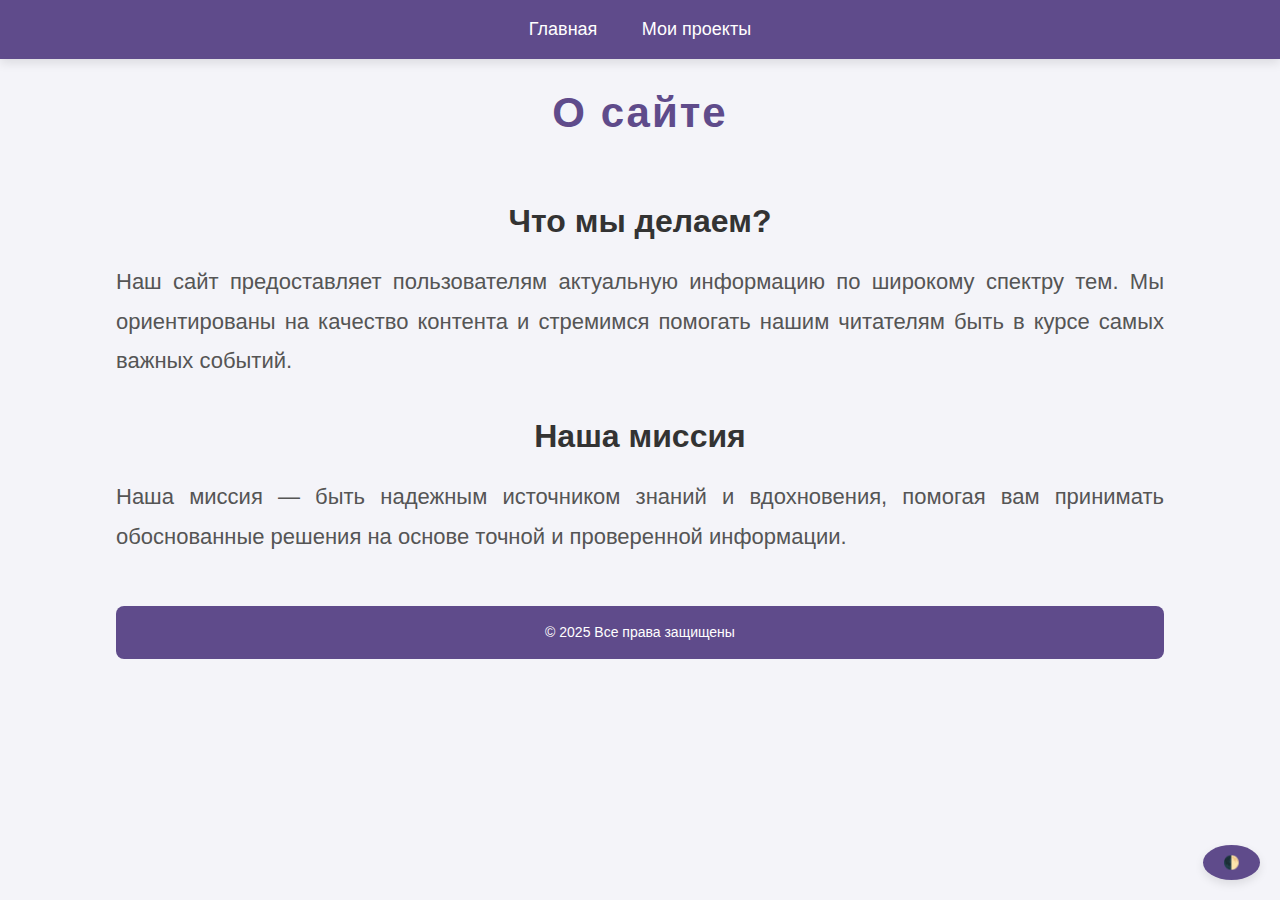
==== about.html @ 23dfd26d "Initial commit" ====
<!DOCTYPE html>
<html lang="ru">
<head>
    <meta charset="UTF-8">
    <meta name="viewport" content="width=device-width, initial-scale=1.0">
    <title>О сайте</title>
    <style>
        * {
            margin: 0;
            padding: 0;
            box-sizing: border-box;
        }

        body {
            font-family: 'Segoe UI', Tahoma, Geneva, Verdana, sans-serif;
            background-color: #f4f4f9;
            color: #333;
            line-height: 1.6;
            transition: background-color 0.3s ease, color 0.3s ease;
        }

        body.dark-theme {
            background-color: #1e1e2f;
            color: #f4f4f9;
        }

        .headbar {
            background-color: #5f4b8b;
            color: #fff;
            padding: 15px 0;
            text-align: center;
            box-shadow: 0 4px 10px rgba(0, 0, 0, 0.1);
        }

        .headbar a {
            color: #fff;
            text-decoration: none;
            margin: 0 20px;
            font-size: 18px;
            transition: color 0.3s ease;
        }

        .headbar a:hover {
            color: #f4c542;
        }

        .container {
            width: 85%;
            margin: 0 auto;
            padding: 20px;
        }

        header {
            text-align: center;
            margin-bottom: 50px;
        }

        header h1 {
            font-size: 42px;
            color: #5f4b8b;
            font-weight: 700;
            letter-spacing: 2px;
            transition: transform 0.3s ease;
        }

        body.dark-theme header h1 {
            color: #f4c542;
        }

        header h1:hover {
            transform: scale(1.05);
        }

        section h2 {
            font-size: 32px;
            color: #333;
            margin-bottom: 15px;
            text-align: center;
            font-weight: 600;
        }

        body.dark-theme section h2 {
            color: #f4f4f9;
        }

        section p {
            font-size: 22px;
            margin-bottom: 30px;
            text-align: justify;
            line-height: 1.8;
            color: #555;
        }

        body.dark-theme section p {
            color: #ccc;
        }

        .team {
            display: flex;
            justify-content: space-around;
            flex-wrap: wrap;
            gap: 30px;
            margin-top: 50px;
        }

        .team-member {
            text-align: center;
            width: 30%;
            margin-bottom: 20px;
            transition: transform 0.3s ease, box-shadow 0.3s ease;
        }

        .team-member:hover {
            transform: translateY(-10px);
            box-shadow: 0 6px 20px rgba(0, 0, 0, 0.1);
        }

        .team-member img {
            border-radius: 50%;
            width: 150px;
            height: 150px;
            object-fit: cover;
            margin-bottom: 15px;
        }

        .team-member p {
            font-size: 18px;
            color: #333;
            font-weight: 600;
        }

        body.dark-theme .team-member p {
            color: #f4f4f9;
        }

        footer {
            text-align: center;
            padding: 15px;
            background-color: #5f4b8b;
            color: #fff;
            margin-top: 50px;
            border-radius: 8px;
        }

        footer p {
            font-size: 14px;
        }

        .theme-toggle {
            position: fixed;
            bottom: 20px;
            right: 20px;
            background-color: #5f4b8b;
            color: #fff;
            border: none;
            padding: 10px 20px;
            border-radius: 50%;
            cursor: pointer;
            box-shadow: 0 4px 10px rgba(0, 0, 0, 0.1);
            transition: background-color 0.3s ease, transform 0.3s ease;
        }

        .theme-toggle:hover {
            background-color: #f4c542;
            transform: scale(1.1);
        }

        @media (max-width: 768px) {
            .container {
                width: 95%;
            }

            header h1 {
                font-size: 32px;
            }

            section h2 {
                font-size: 28px;
            }

            section p {
                font-size: 18px;
            }

            .team-member {
                width: 100%;
            }

            .team-member img {
                width: 120px;
                height: 120px;
            }

            .team-member p {
                font-size: 16px;
            }

            .headbar a {
                margin: 0 10px;
                font-size: 16px;
            }
        }
    </style>
</head>
<body>
    <div class="headbar">
        <a href="index.html">Главная</a>
        <a href="projects.html">Мои проекты</a>
    </div>

    <div class="container">
        <header>
            <h1>О сайте</h1>
        </header>
        
        <section class="about">
            <h2>Что мы делаем?</h2>
            <p>Наш сайт предоставляет пользователям актуальную информацию по широкому спектру тем. Мы ориентированы на качество контента и стремимся помогать нашим читателям быть в курсе самых важных событий.</p>
            
            <h2>Наша миссия</h2>
            <p>Наша миссия — быть надежным источником знаний и вдохновения, помогая вам принимать обоснованные решения на основе точной и проверенной информации.</p>
        </section>
        
        <footer>
            <p>© 2025 Все права защищены</p>
        </footer>
    </div>

    <button class="theme-toggle" onclick="toggleTheme()">🌓</button>

    <script>
        function toggleTheme() {
            document.body.classList.toggle('dark-theme');
        }
    </script>
</body>
</html>
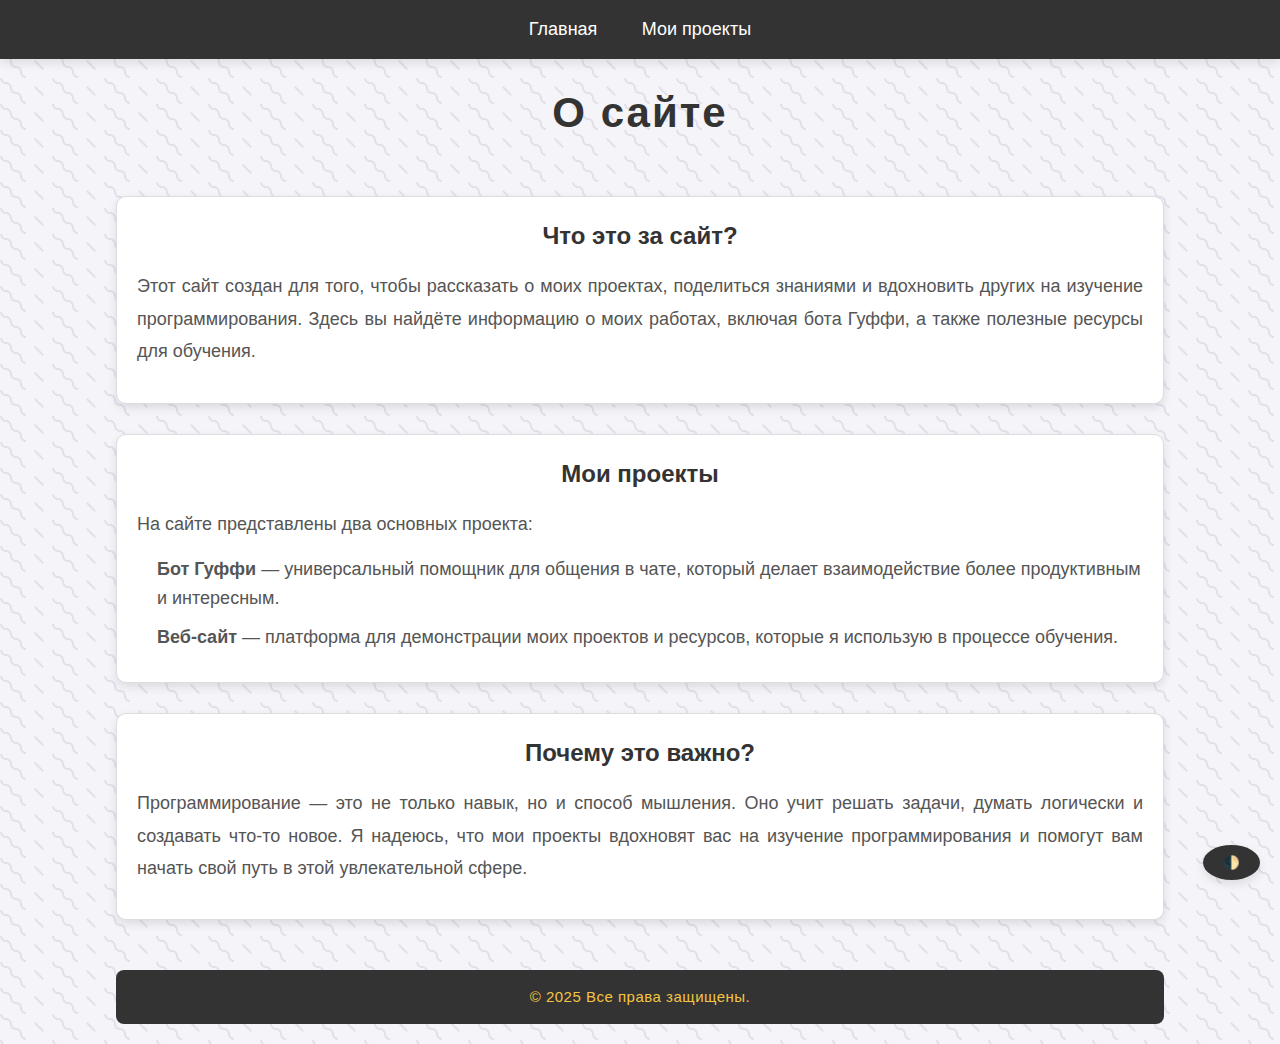
==== commit dcf04b86: "Website redesign" ====
--- a/about.html
+++ b/about.html
@@ -2,205 +2,13 @@
 <html lang="ru">
 <head>
     <meta charset="UTF-8">
+    <link rel="shortcut icon" href="img/logo.png" type="image/x-icon">
     <meta name="viewport" content="width=device-width, initial-scale=1.0">
+    <meta name="description" content="О сайте — узнайте больше о наших целях и проектах.">
+    <meta name="keywords" content="о сайте, миссия, проекты, бот Гуффи, программирование">
     <title>О сайте</title>
-    <style>
-        * {
-            margin: 0;
-            padding: 0;
-            box-sizing: border-box;
-        }
-
-        body {
-            font-family: 'Segoe UI', Tahoma, Geneva, Verdana, sans-serif;
-            background-color: #f4f4f9;
-            color: #333;
-            line-height: 1.6;
-            transition: background-color 0.3s ease, color 0.3s ease;
-        }
-
-        body.dark-theme {
-            background-color: #1e1e2f;
-            color: #f4f4f9;
-        }
-
-        .headbar {
-            background-color: #5f4b8b;
-            color: #fff;
-            padding: 15px 0;
-            text-align: center;
-            box-shadow: 0 4px 10px rgba(0, 0, 0, 0.1);
-        }
-
-        .headbar a {
-            color: #fff;
-            text-decoration: none;
-            margin: 0 20px;
-            font-size: 18px;
-            transition: color 0.3s ease;
-        }
-
-        .headbar a:hover {
-            color: #f4c542;
-        }
-
-        .container {
-            width: 85%;
-            margin: 0 auto;
-            padding: 20px;
-        }
-
-        header {
-            text-align: center;
-            margin-bottom: 50px;
-        }
-
-        header h1 {
-            font-size: 42px;
-            color: #5f4b8b;
-            font-weight: 700;
-            letter-spacing: 2px;
-            transition: transform 0.3s ease;
-        }
-
-        body.dark-theme header h1 {
-            color: #f4c542;
-        }
-
-        header h1:hover {
-            transform: scale(1.05);
-        }
-
-        section h2 {
-            font-size: 32px;
-            color: #333;
-            margin-bottom: 15px;
-            text-align: center;
-            font-weight: 600;
-        }
-
-        body.dark-theme section h2 {
-            color: #f4f4f9;
-        }
-
-        section p {
-            font-size: 22px;
-            margin-bottom: 30px;
-            text-align: justify;
-            line-height: 1.8;
-            color: #555;
-        }
-
-        body.dark-theme section p {
-            color: #ccc;
-        }
-
-        .team {
-            display: flex;
-            justify-content: space-around;
-            flex-wrap: wrap;
-            gap: 30px;
-            margin-top: 50px;
-        }
-
-        .team-member {
-            text-align: center;
-            width: 30%;
-            margin-bottom: 20px;
-            transition: transform 0.3s ease, box-shadow 0.3s ease;
-        }
-
-        .team-member:hover {
-            transform: translateY(-10px);
-            box-shadow: 0 6px 20px rgba(0, 0, 0, 0.1);
-        }
-
-        .team-member img {
-            border-radius: 50%;
-            width: 150px;
-            height: 150px;
-            object-fit: cover;
-            margin-bottom: 15px;
-        }
-
-        .team-member p {
-            font-size: 18px;
-            color: #333;
-            font-weight: 600;
-        }
-
-        body.dark-theme .team-member p {
-            color: #f4f4f9;
-        }
-
-        footer {
-            text-align: center;
-            padding: 15px;
-            background-color: #5f4b8b;
-            color: #fff;
-            margin-top: 50px;
-            border-radius: 8px;
-        }
-
-        footer p {
-            font-size: 14px;
-        }
-
-        .theme-toggle {
-            position: fixed;
-            bottom: 20px;
-            right: 20px;
-            background-color: #5f4b8b;
-            color: #fff;
-            border: none;
-            padding: 10px 20px;
-            border-radius: 50%;
-            cursor: pointer;
-            box-shadow: 0 4px 10px rgba(0, 0, 0, 0.1);
-            transition: background-color 0.3s ease, transform 0.3s ease;
-        }
-
-        .theme-toggle:hover {
-            background-color: #f4c542;
-            transform: scale(1.1);
-        }
-
-        @media (max-width: 768px) {
-            .container {
-                width: 95%;
-            }
-
-            header h1 {
-                font-size: 32px;
-            }
-
-            section h2 {
-                font-size: 28px;
-            }
-
-            section p {
-                font-size: 18px;
-            }
-
-            .team-member {
-                width: 100%;
-            }
-
-            .team-member img {
-                width: 120px;
-                height: 120px;
-            }
-
-            .team-member p {
-                font-size: 16px;
-            }
-
-            .headbar a {
-                margin: 0 10px;
-                font-size: 16px;
-            }
-        }
-    </style>
+    <link rel="stylesheet" href="css/about.css">
+    <link rel="stylesheet" href="https://cdnjs.cloudflare.com/ajax/libs/font-awesome/6.0.0-beta3/css/all.min.css">
 </head>
 <body>
     <div class="headbar">
@@ -212,17 +20,30 @@
         <header>
             <h1>О сайте</h1>
         </header>
-        
+
         <section class="about">
-            <h2>Что мы делаем?</h2>
-            <p>Наш сайт предоставляет пользователям актуальную информацию по широкому спектру тем. Мы ориентированы на качество контента и стремимся помогать нашим читателям быть в курсе самых важных событий.</p>
-            
-            <h2>Наша миссия</h2>
-            <p>Наша миссия — быть надежным источником знаний и вдохновения, помогая вам принимать обоснованные решения на основе точной и проверенной информации.</p>
+            <div class="info-card">
+                <h3>Что это за сайт?</h3>
+                <p>Этот сайт создан для того, чтобы рассказать о моих проектах, поделиться знаниями и вдохновить других на изучение программирования. Здесь вы найдёте информацию о моих работах, включая бота Гуффи, а также полезные ресурсы для обучения.</p>
+            </div>
+
+            <div class="info-card">
+                <h3>Мои проекты</h3>
+                <p>На сайте представлены два основных проекта:</p>
+                <ul>
+                    <li><strong>Бот Гуффи</strong> — универсальный помощник для общения в чате, который делает взаимодействие более продуктивным и интересным.</li>
+                    <li><strong>Веб-сайт</strong> — платформа для демонстрации моих проектов и ресурсов, которые я использую в процессе обучения.</li>
+                </ul>
+            </div>
+
+            <div class="info-card">
+                <h3>Почему это важно?</h3>
+                <p>Программирование — это не только навык, но и способ мышления. Оно учит решать задачи, думать логически и создавать что-то новое. Я надеюсь, что мои проекты вдохновят вас на изучение программирования и помогут вам начать свой путь в этой увлекательной сфере.</p>
+            </div>
         </section>
-        
+
         <footer>
-            <p>© 2025 Все права защищены</p>
+            <p>© 2025 Все права защищены.</p>
         </footer>
     </div>
 
--- a/css/about.css
+++ b/css/about.css
@@ -0,0 +1,221 @@
+* {
+    margin: 0;
+    padding: 0;
+    box-sizing: border-box;
+}
+
+body {
+    font-family: 'Segoe UI', Tahoma, Geneva, Verdana, sans-serif;
+    background-color: #f4f4f9;
+    background-image: url("data:image/svg+xml,%3Csvg width='52' height='26' viewBox='0 0 52 26' xmlns='http://www.w3.org/2000/svg'%3E%3Cg fill='none' fill-rule='evenodd'%3E%3Cg fill='%239C92AC' fill-opacity='0.2'%3E%3Cpath d='M10 10c0-2.21-1.79-4-4-4-3.314 0-6-2.686-6-6h2c0 2.21 1.79 4 4 4 3.314 0 6 2.686 6 6 0 2.21 1.79 4 4 4 3.314 0 6 2.686 6 6 0 2.21 1.79 4 4 4v2c-3.314 0-6-2.686-6-6 0-2.21-1.79-4-4-4-3.314 0-6-2.686-6-6zm25.464-1.95l8.486 8.486-1.414 1.414-8.486-8.486 1.414-1.414z' /%3E%3C/g%3E%3C/g%3E%3C/svg%3E");
+    color: #333;
+    line-height: 1.6;
+    transition: background-color 0.3s ease, color 0.3s ease;
+}
+
+body.dark-theme {
+    background-color: #1a1a1a;
+    background-image: url("data:image/svg+xml,%3Csvg width='52' height='26' viewBox='0 0 52 26' xmlns='http://www.w3.org/2000/svg'%3E%3Cg fill='none' fill-rule='evenodd'%3E%3Cg fill='%235f4b8b' fill-opacity='0.2'%3E%3Cpath d='M10 10c0-2.21-1.79-4-4-4-3.314 0-6-2.686-6-6h2c0 2.21 1.79 4 4 4 3.314 0 6 2.686 6 6 0 2.21 1.79 4 4 4 3.314 0 6 2.686 6 6 0 2.21 1.79 4 4 4v2c-3.314 0-6-2.686-6-6 0-2.21-1.79-4-4-4-3.314 0-6-2.686-6-6zm25.464-1.95l8.486 8.486-1.414 1.414-8.486-8.486 1.414-1.414z' /%3E%3C/g%3E%3C/g%3E%3C/svg%3E");
+    color: #f4f4f9;
+}
+
+.headbar {
+    background-color: #333;
+    color: #fff;
+    padding: 15px 0;
+    text-align: center;
+    box-shadow: 0 4px 10px rgba(0, 0, 0, 0.1);
+}
+
+.headbar a {
+    color: #fff;
+    text-decoration: none;
+    margin: 0 20px;
+    font-size: 18px;
+    transition: color 0.3s ease;
+}
+
+.headbar a:hover {
+    color: #f4c542;
+}
+
+.container {
+    width: 85%;
+    margin: 0 auto;
+    padding: 20px;
+}
+
+header {
+    text-align: center;
+    margin-bottom: 50px;
+}
+
+header h1 {
+    font-size: 42px;
+    color: #333;
+    font-weight: 700;
+    letter-spacing: 2px;
+    transition: transform 0.3s ease;
+}
+
+body.dark-theme header h1 {
+    color: #f4c542;
+}
+
+header h1:hover {
+    transform: scale(1.05);
+}
+
+section h2 {
+    font-size: 32px;
+    color: #333;
+    margin-bottom: 15px;
+    text-align: center;
+    font-weight: 600;
+}
+
+body.dark-theme section h2 {
+    color: #f4f4f9;
+}
+
+section p {
+    font-size: 18px;
+    margin-bottom: 30px;
+    text-align: justify;
+    line-height: 1.8;
+    color: #555;
+}
+
+body.dark-theme section p {
+    color: #ccc;
+}
+
+.info-card {
+    background-color: #fff;
+    border: 1px solid #ddd;
+    padding: 20px;
+    border-radius: 10px;
+    box-shadow: 0 4px 10px rgba(0, 0, 0, 0.1);
+    margin-bottom: 30px;
+    transition: transform 0.3s ease, box-shadow 0.3s ease;
+}
+
+body.dark-theme .info-card {
+    background-color: #2d2d2d;
+    border-color: #444;
+}
+
+.info-card:hover {
+    transform: translateY(-5px);
+    box-shadow: 0 6px 20px rgba(0, 0, 0, 0.1);
+}
+
+.info-card h3 {
+    font-size: 24px;
+    color: #333;
+    margin-bottom: 15px;
+    text-align: center;
+}
+
+body.dark-theme .info-card h3 {
+    color: #f4c542;
+}
+
+.info-card p {
+    font-size: 18px;
+    color: #555;
+    margin-bottom: 15px;
+}
+
+body.dark-theme .info-card p {
+    color: #ccc;
+}
+
+.info-card ul {
+    list-style-type: none;
+    padding-left: 20px;
+}
+
+.info-card ul li {
+    margin-bottom: 10px;
+    font-size: 18px;
+    color: #555;
+}
+
+body.dark-theme .info-card ul li {
+    color: #ccc;
+}
+
+footer {
+    text-align: center;
+    padding: 15px;
+    background-color: #333;
+    color: #fff;
+    margin-top: 50px;
+    border-radius: 8px;
+}
+
+footer p {
+    font-size: 15px;
+    font-weight: 500;
+    letter-spacing: 0.5px;
+    color: #f4c542;
+}
+
+.theme-toggle {
+    position: fixed;
+    bottom: 20px;
+    right: 20px;
+    background-color: #333;
+    color: #fff;
+    border: none;
+    padding: 10px 20px;
+    border-radius: 50%;
+    cursor: pointer;
+    box-shadow: 0 4px 10px rgba(0, 0, 0, 0.1);
+    transition: background-color 0.3s ease, transform 0.3s ease;
+}
+
+.theme-toggle:hover {
+    background-color: #f4c542;
+    transform: scale(1.1);
+}
+
+@media (max-width: 768px) {
+    .container {
+        width: 95%;
+    }
+
+    header h1 {
+        font-size: 32px;
+    }
+
+    section h2 {
+        font-size: 28px;
+    }
+
+    section p {
+        font-size: 16px;
+    }
+
+    .headbar a {
+        margin: 0 10px;
+        font-size: 16px;
+    }
+
+    .info-card {
+        padding: 15px;
+    }
+
+    .info-card h3 {
+        font-size: 20px;
+    }
+
+    .info-card p {
+        font-size: 16px;
+    }
+
+    .info-card ul li {
+        font-size: 16px;
+    }
+}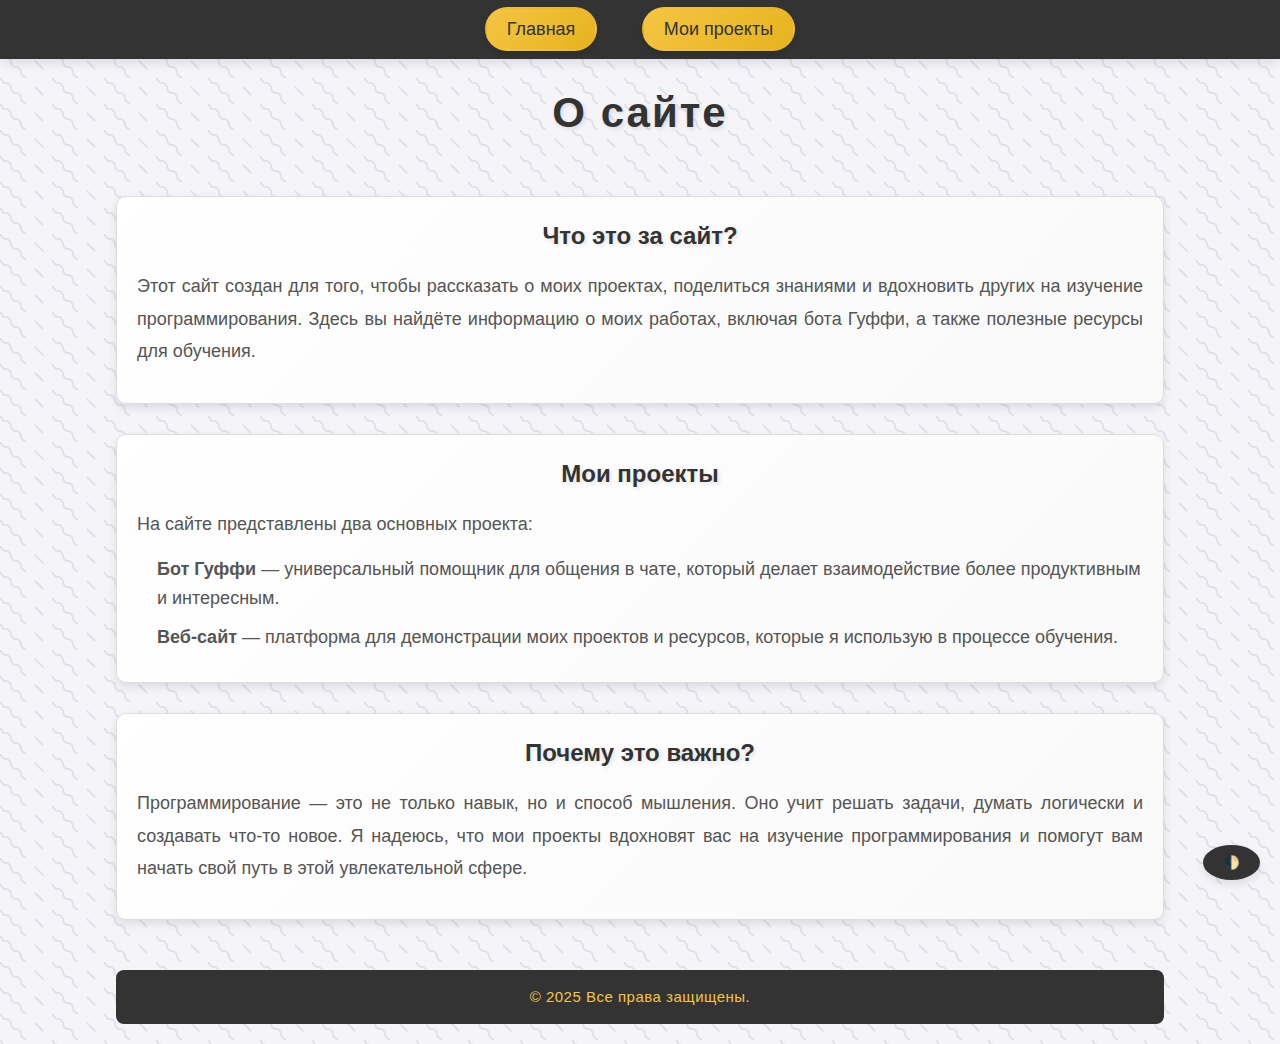
==== commit 40f57596: "Redesign headbar anf buttons" ====
--- a/about.html
+++ b/about.html
@@ -8,7 +8,6 @@
     <meta name="keywords" content="о сайте, миссия, проекты, бот Гуффи, программирование">
     <title>О сайте</title>
     <link rel="stylesheet" href="css/about.css">
-    <link rel="stylesheet" href="https://cdnjs.cloudflare.com/ajax/libs/font-awesome/6.0.0-beta3/css/all.min.css">
 </head>
 <body>
     <div class="headbar">
--- a/css/about.css
+++ b/css/about.css
@@ -28,14 +28,33 @@
 }
 
 .headbar a {
-    color: #fff;
+    color: #333;
     text-decoration: none;
     margin: 0 20px;
     font-size: 18px;
-    transition: color 0.3s ease;
+    padding: 10px 20px;
+    border-radius: 25px;
+    background: linear-gradient(135deg, #f4c542, #e6b31e);
+    box-shadow: 0 4px 6px rgba(0, 0, 0, 0.1);
+    transition: all 0.3s ease;
+    border: 2px solid transparent;
 }
 
 .headbar a:hover {
+    background: linear-gradient(135deg, #333, #1a1a1a);
+    color: #f4c542;
+    transform: translateY(-3px);
+    box-shadow: 0 6px 12px rgba(0, 0, 0, 0.2);
+    border-color: #f4c542;
+}
+
+body.dark-theme .headbar a {
+    background: linear-gradient(135deg, #f4c542, #e6b31e);
+    color: #333;
+}
+
+body.dark-theme .headbar a:hover {
+    background: linear-gradient(135deg, #333, #1a1a1a);
     color: #f4c542;
 }
 
@@ -56,6 +75,7 @@
     font-weight: 700;
     letter-spacing: 2px;
     transition: transform 0.3s ease;
+    text-shadow: 2px 2px 4px rgba(0, 0, 0, 0.1);
 }
 
 body.dark-theme header h1 {
@@ -72,6 +92,7 @@
     margin-bottom: 15px;
     text-align: center;
     font-weight: 600;
+    text-shadow: 2px 2px 4px rgba(0, 0, 0, 0.1);
 }
 
 body.dark-theme section h2 {
@@ -84,6 +105,7 @@
     text-align: justify;
     line-height: 1.8;
     color: #555;
+    transition: color 0.3s ease;
 }
 
 body.dark-theme section p {
@@ -91,7 +113,7 @@
 }
 
 .info-card {
-    background-color: #fff;
+    background: linear-gradient(135deg, #ffffff, #f9f9f9);
     border: 1px solid #ddd;
     padding: 20px;
     border-radius: 10px;
@@ -101,7 +123,7 @@
 }
 
 body.dark-theme .info-card {
-    background-color: #2d2d2d;
+    background: linear-gradient(135deg, #2d2d2d, #1a1a1a);
     border-color: #444;
 }
 
@@ -115,6 +137,7 @@
     color: #333;
     margin-bottom: 15px;
     text-align: center;
+    text-shadow: 2px 2px 4px rgba(0, 0, 0, 0.1);
 }
 
 body.dark-theme .info-card h3 {
@@ -125,6 +148,7 @@
     font-size: 18px;
     color: #555;
     margin-bottom: 15px;
+    transition: color 0.3s ease;
 }
 
 body.dark-theme .info-card p {
@@ -140,6 +164,7 @@
     margin-bottom: 10px;
     font-size: 18px;
     color: #555;
+    transition: color 0.3s ease;
 }
 
 body.dark-theme .info-card ul li {
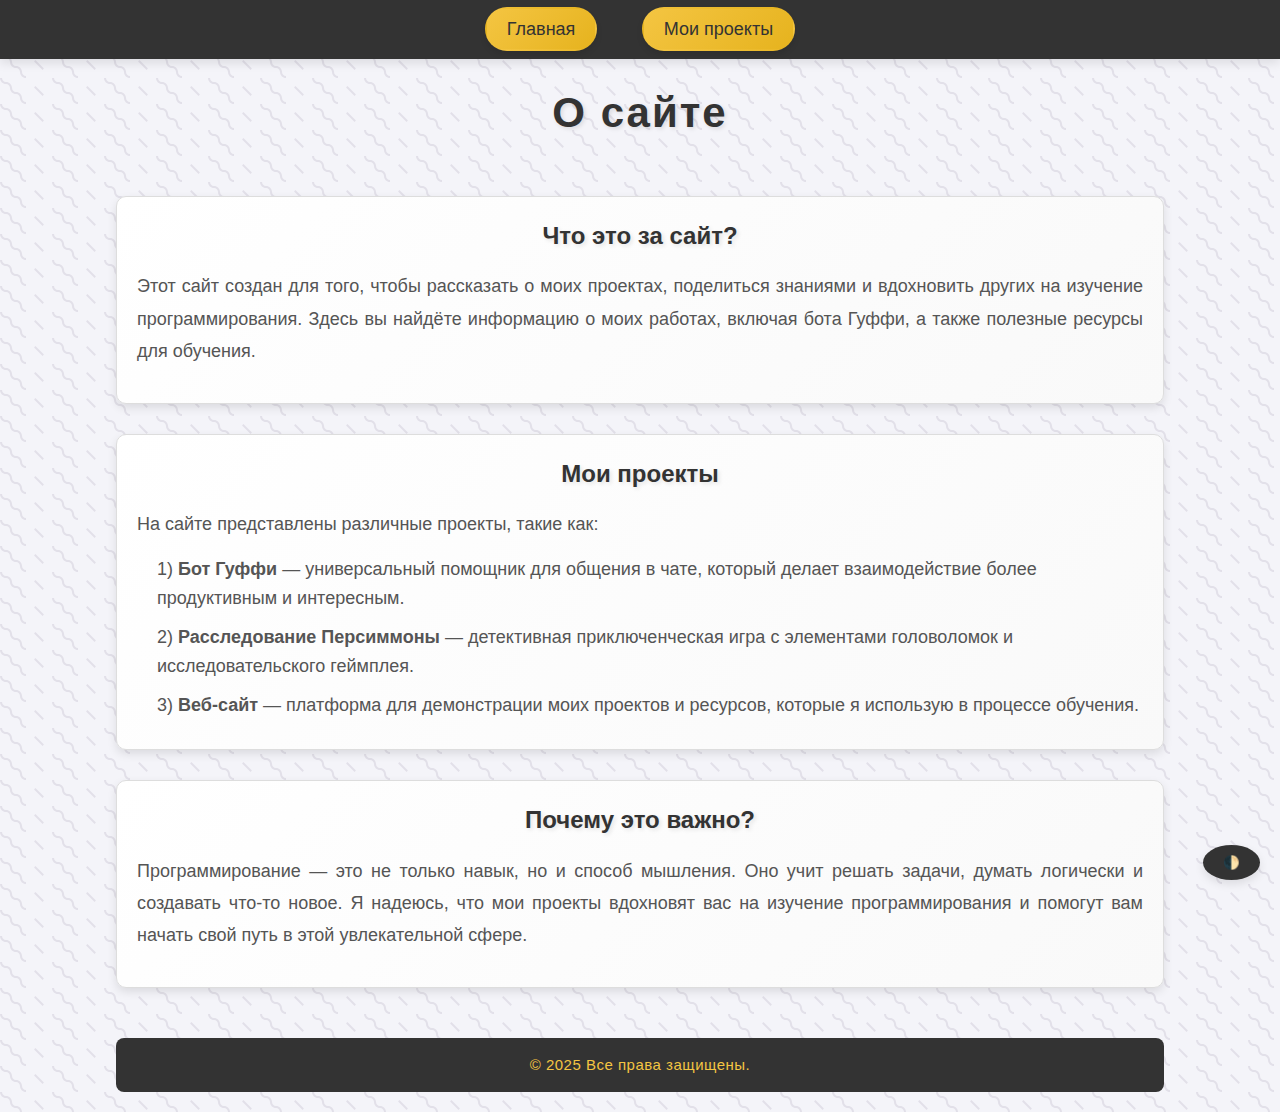
==== commit 246b32db: "Update information about projects" ====
--- a/about.html
+++ b/about.html
@@ -28,10 +28,11 @@
 
             <div class="info-card">
                 <h3>Мои проекты</h3>
-                <p>На сайте представлены два основных проекта:</p>
+                <p>На сайте представлены различные проекты, такие как:</p>
                 <ul>
-                    <li><strong>Бот Гуффи</strong> — универсальный помощник для общения в чате, который делает взаимодействие более продуктивным и интересным.</li>
-                    <li><strong>Веб-сайт</strong> — платформа для демонстрации моих проектов и ресурсов, которые я использую в процессе обучения.</li>
+                    <li>1) <strong>Бот Гуффи</strong> — универсальный помощник для общения в чате, который делает взаимодействие более продуктивным и интересным.</li>
+                    <li>2) <strong>Расследование Персиммоны</strong> — детективная приключенческая игра с элементами головоломок и исследовательского геймплея.</li>
+                    <li>3) <strong>Веб-сайт</strong> — платформа для демонстрации моих проектов и ресурсов, которые я использую в процессе обучения.</li>
                 </ul>
             </div>
 
@@ -50,8 +51,23 @@
 
     <script>
         function toggleTheme() {
-            document.body.classList.toggle('dark-theme');
+            const body = document.body;
+            body.classList.toggle('dark-theme');
+
+            const isDarkTheme = body.classList.contains('dark-theme');
+            localStorage.setItem('theme', isDarkTheme ? 'dark' : 'light');
         }
+
+        function applySavedTheme() {
+            const savedTheme = localStorage.getItem('theme');
+            if (savedTheme === 'dark') {
+                document.body.classList.add('dark-theme');
+            } else {
+                document.body.classList.remove('dark-theme');
+            }
+        }
+
+        applySavedTheme();
     </script>
 </body>
 </html>--- a/css/about.css
+++ b/css/about.css
@@ -11,6 +11,16 @@
     color: #333;
     line-height: 1.6;
     transition: background-color 0.3s ease, color 0.3s ease;
+    animation: moveBackground 50s linear infinite;
+}
+
+@keyframes moveBackground {
+    0% {
+        background-position: 0 0;
+    }
+    100% {
+        background-position: 100% 100%;
+    }
 }
 
 body.dark-theme {
